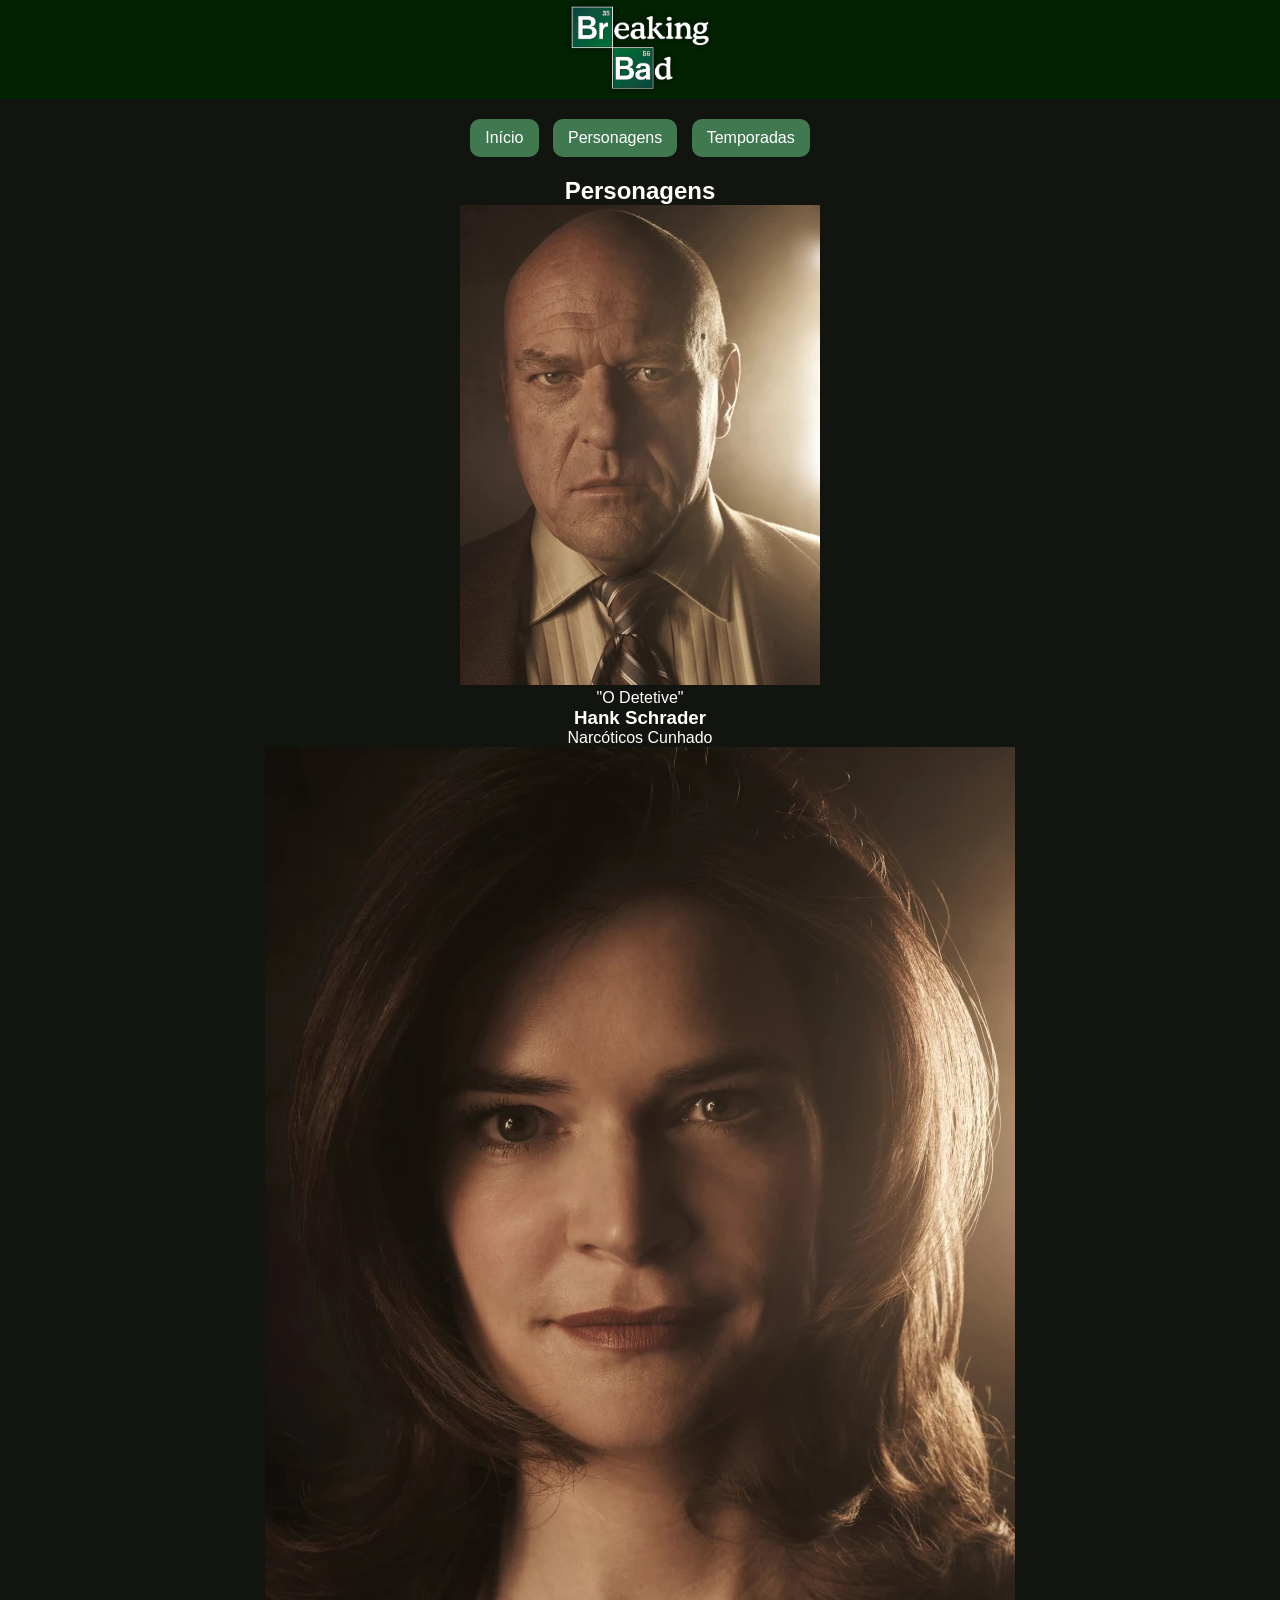
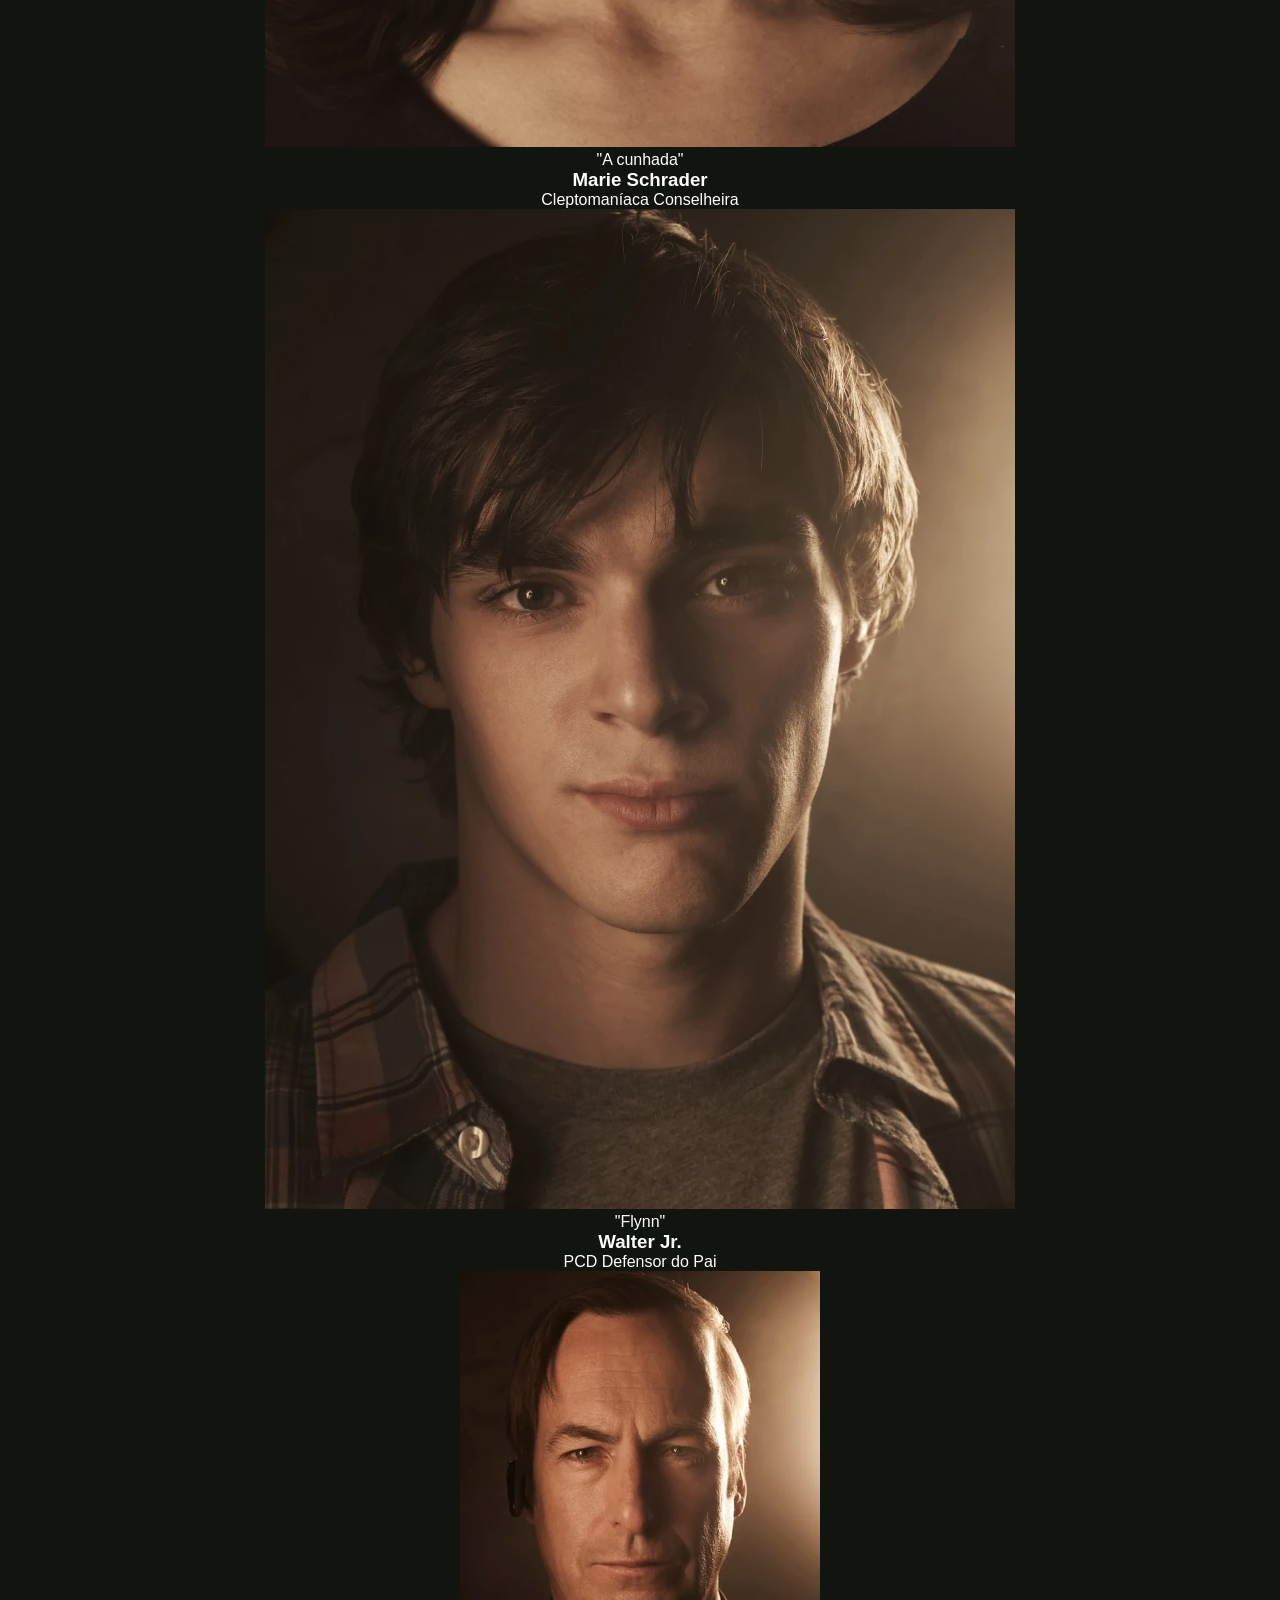
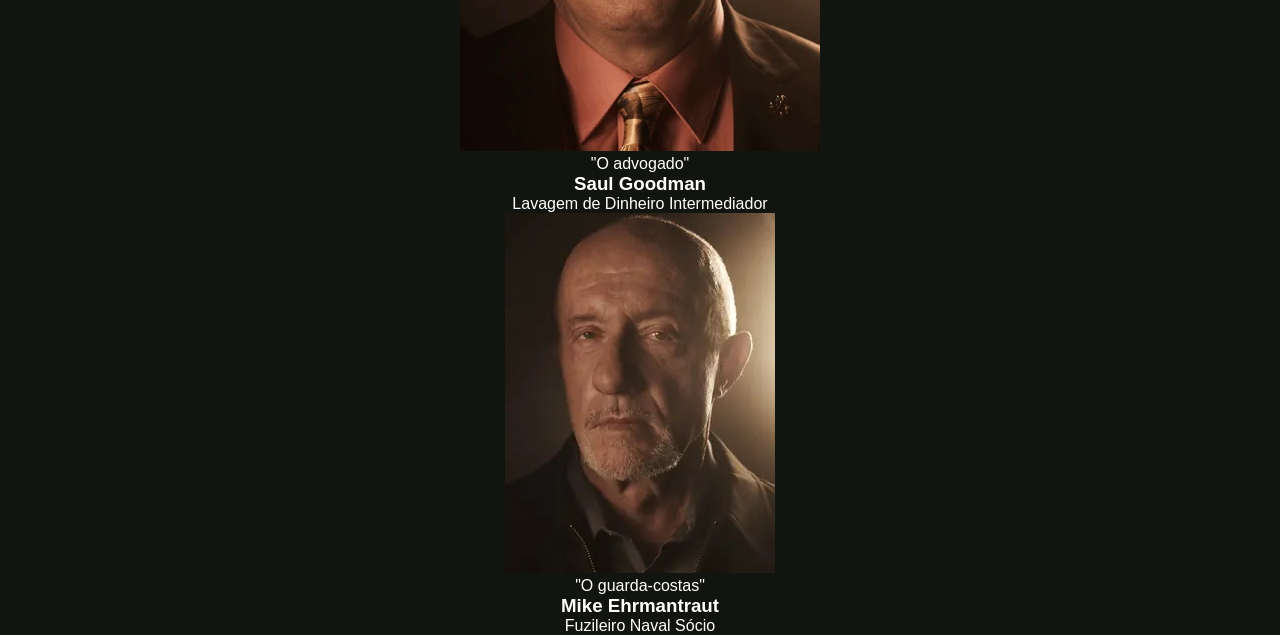
==== personagens.html @ adcef2e9 "Primeiro Commit" ====
<!DOCTYPE html>
<html lang="pt-br">

<head><!--Cabeçalho do documento HTML, onde estão as informações sobre o título, charset e link para o CSS-->
    <meta charset="UTF-8">
    <meta name="viewport" content="width=device-width, initial-scale=1.0">
    <title>Página Inicial</title>
    <link rel="stylesheet" href="personagens.css">
    <link rel="stylesheet" href="style.css">
    <link rel="shortcut icon" href="./Imagens/BreakingBad-logo.ico" 
    type="image/x-icon">
</head>

<body>
    <header>
        <img src="Imagens/Logo.png" alt="Breaking Bad Logo" width=150px>
    </header>
    <nav>
        <a href="index.html">Início</a><!--Âncoras da Página-->
        <a href="personagens.html">Personagens</a>
        <a href="#">Temporadas</a>
    </nav>
    <main>
        <section id="secundarios">
            <h2>Personagens</h2>
            <div class="container-seceundarios">
                <div class="itens">
                    <img src="./Imagens/Hank.jpg" alt="Imagem Hank">
                    <p>"O Detetive"</p>
                    <h3>Hank Schrader</h3>
                    <div class="tags">
                        <span>Narcóticos</span>
                        <span>Cunhado</span>    
                    </div>

                </div>
                <div class="itens">
                    <img src="./Imagens/Marie.jpg" alt="Imagem Marie">
                    <p>"A cunhada"</p>
                    <h3>Marie Schrader</h3>
                    <div class="tags">
                        <span>Cleptomaníaca</span>
                        <span>Conselheira</span>    
                    </div>

                </div>
                <div class="itens">
                    <img src="./Imagens/WalterJr.jpg" alt="Imagem WalterJr.">
                    <p>"Flynn"</p>
                    <h3>Walter Jr.</h3>
                    <div class="tags">
                        <span>PCD</span>
                        <span>Defensor do Pai</span>    
                    </div>

                </div>
                <div class="itens">
                    <img src="./Imagens/Saul.jpg" alt="Imagem Saul Goodman">
                    <p>"O advogado"</p>
                    <h3>Saul Goodman</h3>
                    <div class="tags">
                        <span>Lavagem de Dinheiro</span>
                        <span>Intermediador</span>    
                    </div>

                </div>
                <div class="itens">
                    <img src="./Imagens/Mike.jpg" alt="Imagem Mike">
                    <p>"O guarda-costas"</p>
                    <h3>Mike Ehrmantraut</h3>
                    <div class="tags">
                        <span>Fuzileiro Naval</span>
                        <span>Sócio</span>    
                    </div>

                </div>
---- personagens.css ----
@import url(https://db.onlinewebfonts.com/c/62fa13c8d6a7597eef48bdd7e57de4a3?family=Heart+Breaking+Bad);
@import url('https://fonts.cdnfonts.com/css/sf-pro-display');

/**Reset Básico**/
*{
    margin: 0;
    padding: 0;
    box-sizing: border-box;
}
---- style.css ----
@import url(https://db.onlinewebfonts.com/c/62fa13c8d6a7597eef48bdd7e57de4a3?family=Heart+Breaking+Bad);
/*Fonte Breaking Bad*/
@import url('https://fonts.cdnfonts.com/css/sf-pro-display');

/*Fonte San Francisco*/
/*Reset Básico*/
* {

    box-sizing: border-box;
    margin: 0%;
    padding: 0%;
}

body {
    /*Estilização do corpo da página*/
    text-align: center;
    background-color: #12140F;
    color: white;
    font-family: 'SF Pro Display', BlinkMacSystemFont, 'Segoe UI', Roboto, Oxygen, Ubuntu, Cantarell, sans-serif;
}

header {
    background-color: #032202;
}

nav a {
    /*Estilização dos links de navegação*/
    text-decoration: none;
    color: white;
    display: inline-block;
    /*Deixa os itens lado a lado*/
    margin: 5px;
    padding: 10px 15px;
    background-color: #40794f;
    border-radius: 10px;
    /*Deixa os cantos arredondados*/
    transition: background-color 0.2s, font-size 0.2s;
    /*Transição suave para as mudanças de cor e tamanho*/
}

nav a:hover {
    /*Efeito de hover para os links de navegação*/
    background-color: #5e7a66;
    font-size: 15.2px;
}

.card {
    /*Article dos cards dos personagens*/
    display: inline-block;
    width: 250px;
    margin: 15px;
    padding: 10px;
    background-color: #31553B;
    border-radius: 10px;
    text-align: center;
}

.card img {
    width: 100%;
    border-radius: 10px;
    object-fit: cover;
    /*Ajusta a imgame sem distorcer*/
}

#personagens {
    /*Estilização da seção de personagens*/
    background-image: url(./Imagens/Banner.png);
    background-size: contain;
}

#personagens h2 {
    /*Estilização do título da página*/
    font-family: "Heart Breaking Bad";
    font-size: 50px;
    src: url("https://db.onlinewebfonts.com/t/62fa13c8d6a7597eef48bdd7e57de4a3.eot");
    src: url("https://db.onlinewebfonts.com/t/62fa13c8d6a7597eef48bdd7e57de4a3.eot?#iefix")format("embedded-opentype"),
        url("https://db.onlinewebfonts.com/t/62fa13c8d6a7597eef48bdd7e57de4a3.woff2")format("woff2"),
        url("https://db.onlinewebfonts.com/t/62fa13c8d6a7597eef48bdd7e57de4a3.woff")format("woff"),
        url("https://db.onlinewebfonts.com/t/62fa13c8d6a7597eef48bdd7e57de4a3.ttf")format("truetype"),
        url("https://db.onlinewebfonts.com/t/62fa13c8d6a7597eef48bdd7e57de4a3.svg#Heart Breaking Bad")format("svg");

}

/*Alterar o tamanho da imagem: background-size: cover; para cobrir toda a área, ou background-size: contain; para ajustar a imagem sem cortar. pode se também utilizar o background-repeat. para alterar a posição, utilizamos background-position*/

nav {
    /*Estilização da barra de navegação*/
    margin: 15px;
}

#secao-temporadas {
    margin-top: 30px;
    padding: 20px;
}

#secao-temporadas h2 {
    font-family: "Heart Breaking Bad";
    font-size: 50px;
    src: url("https://db.onlinewebfonts.com/t/62fa13c8d6a7597eef48bdd7e57de4a3.eot");
    src: url("https://db.onlinewebfonts.com/t/62fa13c8d6a7597eef48bdd7e57de4a3.eot?#iefix")format("embedded-opentype"),
        url("https://db.onlinewebfonts.com/t/62fa13c8d6a7597eef48bdd7e57de4a3.woff2")format("woff2"),
        url("https://db.onlinewebfonts.com/t/62fa13c8d6a7597eef48bdd7e57de4a3.woff")format("woff"),
        url("https://db.onlinewebfonts.com/t/62fa13c8d6a7597eef48bdd7e57de4a3.ttf")format("truetype"),
        url("https://db.onlinewebfonts.com/t/62fa13c8d6a7597eef48bdd7e57de4a3.svg#Heart Breaking Bad")format("svg");
}

.temporadas {
    display: inline-block;
    width: 400px;
    height: 400px;
    margin: 15px;
    padding-top: 10px;
    background-color: #31553B;
    border-radius: 10px;
    text-align: center;
}

.temporadas img {
    width: 90%;
    height: 67%;
    border-radius: 10px;
    object-fit: cover;
}

footer {
    background-color: #032202;
    padding: 10px;
    margin-top: 20px;
}
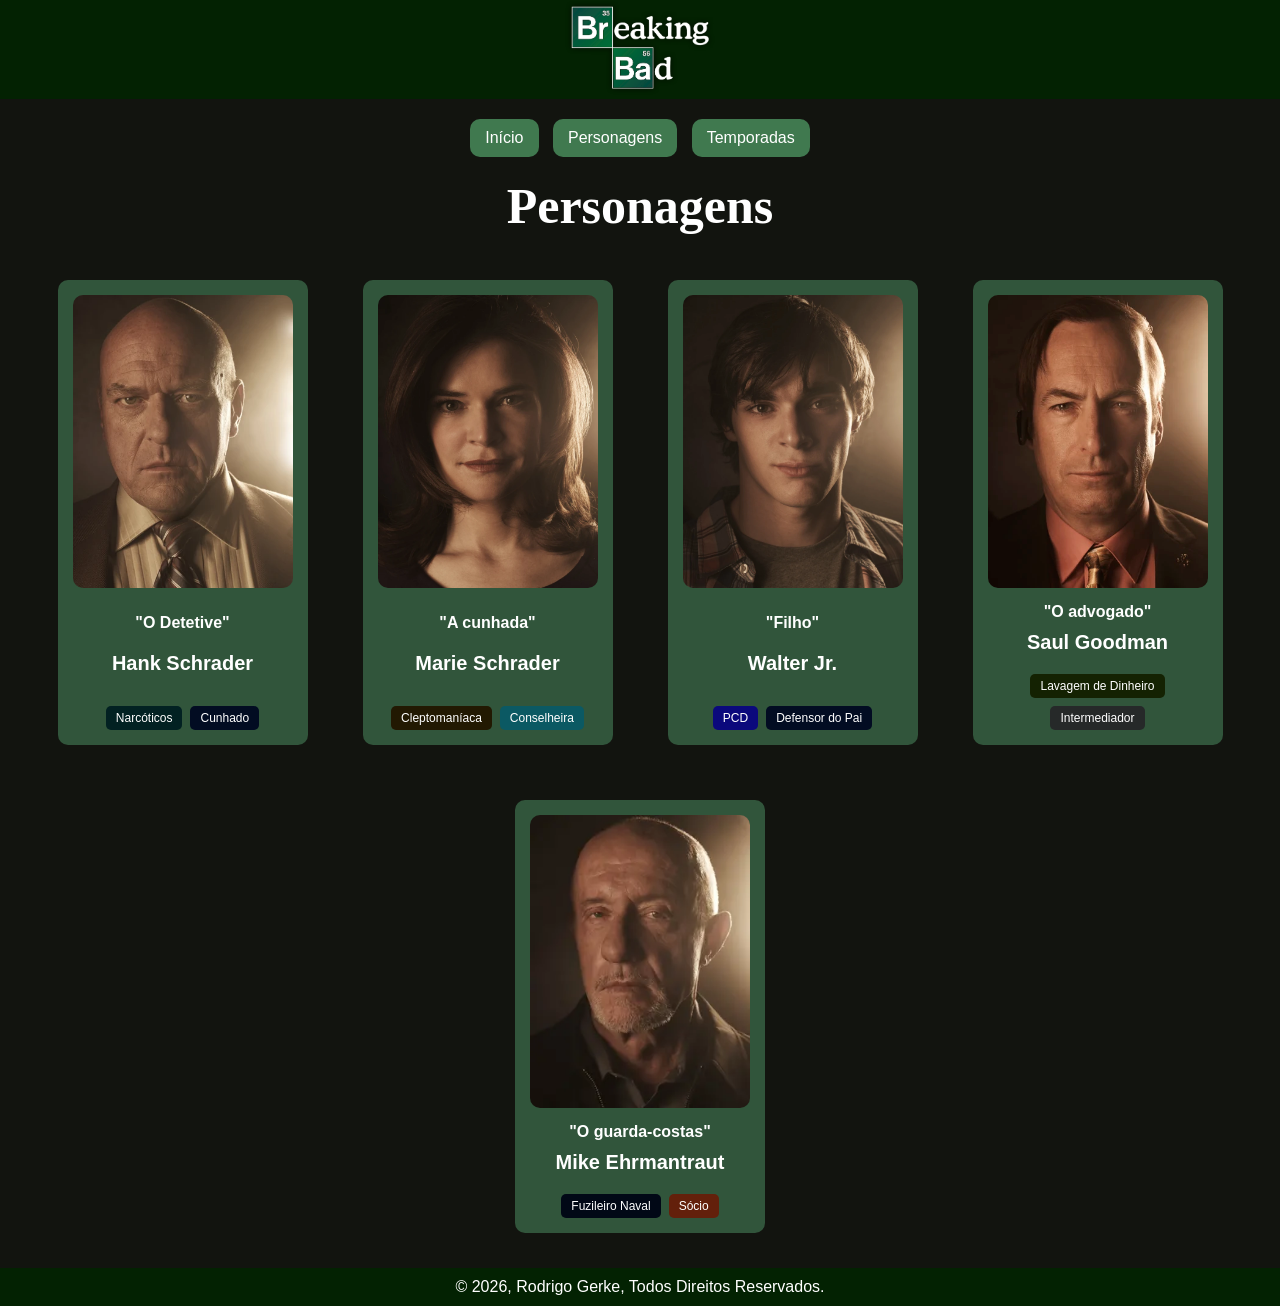
==== commit 241fa792: "Update" ====
--- a/personagens.html
+++ b/personagens.html
@@ -4,15 +4,15 @@
 <head><!--Cabeçalho do documento HTML, onde estão as informações sobre o título, charset e link para o CSS-->
     <meta charset="UTF-8">
     <meta name="viewport" content="width=device-width, initial-scale=1.0">
-    <title>Página Inicial</title>
+    <title>Personagens</title>
+    <link rel="stylesheet" href="style.css">
     <link rel="stylesheet" href="personagens.css">
-    <link rel="stylesheet" href="style.css">
     <link rel="shortcut icon" href="./Imagens/BreakingBad-logo.ico" 
     type="image/x-icon">
 </head>
 
 <body>
-    <header>
+    <header><!--Criação do cabeçalho da página, onde está o logo da série-->
         <img src="Imagens/Logo.png" alt="Breaking Bad Logo" width=150px>
     </header>
     <nav>
@@ -21,59 +21,65 @@
         <a href="#">Temporadas</a>
     </nav>
     <main>
-        <section id="secundarios">
+        <section id="personagem"> <!-- Seção de personagens secundários-->
             <h2>Personagens</h2>
-            <div class="container-seceundarios">
-                <div class="itens">
+            <div class="container-personagem">
+                <div class="item"> <!--Estrutura dos cards de imagem-->
                     <img src="./Imagens/Hank.jpg" alt="Imagem Hank">
                     <p>"O Detetive"</p>
                     <h3>Hank Schrader</h3>
                     <div class="tags">
-                        <span>Narcóticos</span>
-                        <span>Cunhado</span>    
+                        <span class="tag narcoticos">Narcóticos</span>
+                        <span class="tag cunhado">Cunhado</span>    
                     </div>
 
                 </div>
-                <div class="itens">
+                <div class="item">
                     <img src="./Imagens/Marie.jpg" alt="Imagem Marie">
                     <p>"A cunhada"</p>
                     <h3>Marie Schrader</h3>
                     <div class="tags">
-                        <span>Cleptomaníaca</span>
-                        <span>Conselheira</span>    
+                        <span class="tag clepto">Cleptomaníaca</span>
+                        <span class="tag conselheira">Conselheira</span>    
                     </div>
 
                 </div>
-                <div class="itens">
+                <div class="item">
                     <img src="./Imagens/WalterJr.jpg" alt="Imagem WalterJr.">
-                    <p>"Flynn"</p>
+                    <p>"Filho"</p>
                     <h3>Walter Jr.</h3>
                     <div class="tags">
-                        <span>PCD</span>
-                        <span>Defensor do Pai</span>    
+                        <span class="tag pcd">PCD</span>
+                        <span class="tag defensor">Defensor do Pai</span>    
                     </div>
 
                 </div>
-                <div class="itens">
+                <div class="item">
                     <img src="./Imagens/Saul.jpg" alt="Imagem Saul Goodman">
                     <p>"O advogado"</p>
                     <h3>Saul Goodman</h3>
                     <div class="tags">
-                        <span>Lavagem de Dinheiro</span>
-                        <span>Intermediador</span>    
+                        <span class="tag lavagem">Lavagem de Dinheiro</span>
+                        <span class="tag intermediador">Intermediador</span>    
                     </div>
 
                 </div>
-                <div class="itens">
+                <div class="item">
                     <img src="./Imagens/Mike.jpg" alt="Imagem Mike">
                     <p>"O guarda-costas"</p>
                     <h3>Mike Ehrmantraut</h3>
                     <div class="tags">
-                        <span>Fuzileiro Naval</span>
-                        <span>Sócio</span>    
+                        <span class="tag fuzileiro">Fuzileiro Naval</span>
+                        <span class="tag socio">Sócio</span>    
                     </div>
-
                 </div>
+            </div>
+        </section>
+<footer>
+    &COPY; 2026, Rodrigo Gerke, Todos Direitos Reservados.
+</footer>
+</body>
+</html>
                     
 
             
--- a/style.css
+++ b/style.css
@@ -62,6 +62,13 @@
     /*Ajusta a imgame sem distorcer*/
 }
 
+.card:hover{
+    transform: translateY(-10px);
+    background-color: #466e51;
+    transition: background-color 0.5s, font-size 0.5s, transform 0.5s, box-shadow 0.5s ;
+    box-shadow: 0 0 20px #284631;
+}
+
 #personagens {
     /*Estilização da seção de personagens*/
     background-image: url(./Imagens/Banner.png);
@@ -122,6 +129,13 @@
     object-fit: cover;
 }
 
+.temporadas:hover{
+    transform: translateY(-10px);
+    background-color: #466e51;
+    transition: background-color 0.5s, font-size 0.5s, transform 0.5s, box-shadow 0.5s ;
+    box-shadow: 0 0 20px #284631;
+}
+
 footer {
     background-color: #032202;
     padding: 10px;
--- a/personagens.css
+++ b/personagens.css
@@ -6,4 +6,140 @@
     margin: 0;
     padding: 0;
     box-sizing: border-box;
+}
+
+/**Estilos Gerais**/
+
+body{
+    
+}
+
+#personagem{
+
+}
+
+#personagem h2{
+    font-family: "Heart Breaking Bad";
+    font-size: 50px;
+    src: url("https://db.onlinewebfonts.com/t/62fa13c8d6a7597eef48bdd7e57de4a3.eot");
+    src: url("https://db.onlinewebfonts.com/t/62fa13c8d6a7597eef48bdd7e57de4a3.eot?#iefix")format("embedded-opentype"),
+        url("https://db.onlinewebfonts.com/t/62fa13c8d6a7597eef48bdd7e57de4a3.woff2")format("woff2"),
+        url("https://db.onlinewebfonts.com/t/62fa13c8d6a7597eef48bdd7e57de4a3.woff")format("woff"),
+        url("https://db.onlinewebfonts.com/t/62fa13c8d6a7597eef48bdd7e57de4a3.ttf")format("truetype"),
+        url("https://db.onlinewebfonts.com/t/62fa13c8d6a7597eef48bdd7e57de4a3.svg#Heart Breaking Bad")format("svg");
+        margin-bottom: 30px;
+
+}
+
+.container-personagem{
+    display: flex; /*Utiliza flexbox para organizar os personagens em linha*/
+    flex-wrap: wrap; /*Permite que os personagens quebrem para a próxima linha se necessário*/
+    justify-content: center; /*Centraliza os personagens horizontalmente*/
+    align-items: stretch; /*Garante que os personagens tenham a mesma altura*/
+    gap: 25px; /*Adiciona um espaço entre os personagens*/
+}
+/*alterar cards dos personagens*/
+.item {
+    width: 250px; /*Define a largura de cada personagem*/
+    background-color: #31553B;
+    padding: 15px;
+    display: flex;
+    flex-direction: column; /*Organiza o conteúdo do personagem em coluna*/
+    justify-content: space-between; /*Centraliza o conteúdo verticalmente*/
+    margin: 15px;
+    border-radius: 10px;
+}
+
+.item img{
+    width: 100%; /*Faz a imagem ocupar toda a largura do personagem*/
+    height: auto; /*Mantém a proporção da imagem*/
+    border-radius:10px;
+    margin-bottom: 15px; /*Adiciona um espaço abaixo da imagem*/
+}
+
+.item:hover{
+    transform: translateY(-10px);
+    background-color: #466e51;
+    transition: background-color 0.5s, font-size 0.5s, transform 0.5s, box-shadow 0.5s ;
+    box-shadow: 0 0 20px #284631;
+}
+
+.item p{
+    font-weight: bold;
+    margin-bottom: 10px;
+}
+
+.item h3{
+    font-size: 20px;
+    margin-bottom: 20px;
+}
+
+.tags{
+    display: flex;
+    flex-wrap: wrap;
+    gap: 8px; /*Adiciona um espaço entre as tags*/
+    justify-content: center;
+}
+
+.tag {
+    background-color: #032202;
+    color: #fff;
+    padding: 5px 10px;
+    border-radius: 5px;
+    font-size: 12px;
+    display: inline-block;
+}
+
+.narcoticos{
+    background-color: #022122;
+
+}
+
+.cunhado{
+    background-color: #020c22;
+}
+
+.clepto{
+    background-color: #221902;
+}
+
+.conselheira{
+    background-color: #0b5963;
+}
+
+.pcd{
+    background-color: #0b097c;
+}
+
+.defensor{
+    background-color: #020c22;
+}
+
+.lavagem{
+    background-color: #142202;
+}
+
+.intermediador{
+    background-color: #262929;
+}
+
+.fuzileiro{
+    background-color: #010816;
+}
+
+.socio{
+    background-color: #63200b;
+}
+
+/*media query*/
+
+@media (max-width: 600px){
+    #personagem h2{
+        font-size: 60px;
+    }
+
+    .item{
+        width: 100%;
+        max-width: 320px;
+    }
 }
